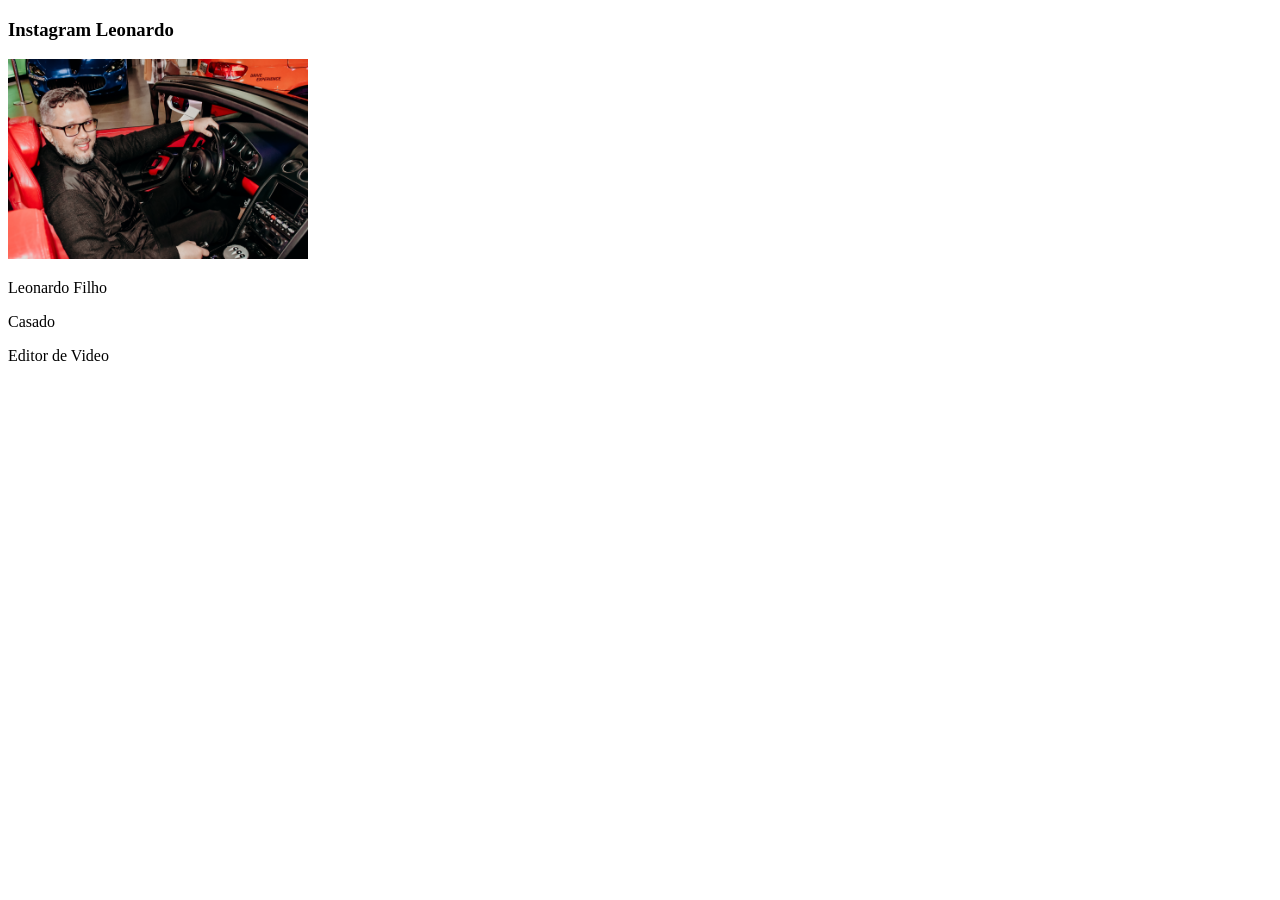
==== Index.html @ 9713c5fe "Primeiro Commit" ====
<!DOCTYPE html>
<html lang="pt-br">
<head>
    <meta charset="UTF-8">
    <meta name="viewport" content="width=device-width, initial-scale=1.0">
    <title>Instagram Clone LF</title>
    <link rel="stylesheet" href="style.css">

    <style>


    </style>

</head>


<body>
    
<h3> Instagram Leonardo</h3>


<div class="container">
<img src="carro.jpg" alt="" width="300px" >


<p>Leonardo Filho</p>
<p>Casado</p>
<p>Editor de Video</p>




</div>


</ul>


</body>
</html>
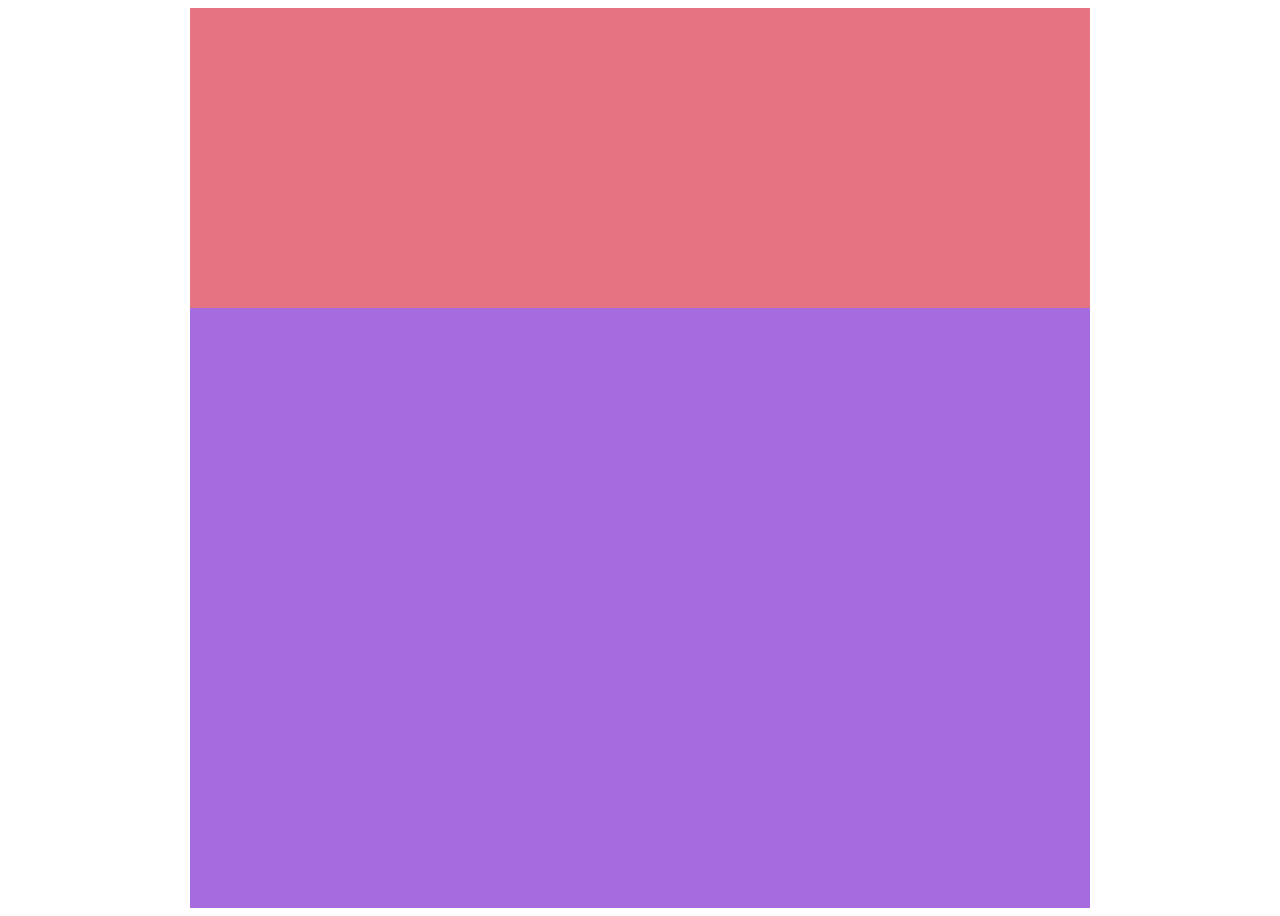
==== commit c39a441c: "Primeira Seção Configurada" ====
--- a/Index.html
+++ b/Index.html
@@ -1,40 +1,18 @@
 <!DOCTYPE html>
-<html lang="pt-br">
+<html lang="en">
 <head>
     <meta charset="UTF-8">
     <meta name="viewport" content="width=device-width, initial-scale=1.0">
-    <title>Instagram Clone LF</title>
+    <title>Istagram</title>
     <link rel="stylesheet" href="style.css">
 
-    <style>
-
-
-    </style>
-
 </head>
-
-
 <body>
     
-<h3> Instagram Leonardo</h3>
-
-
-<div class="container">
-<img src="carro.jpg" alt="" width="300px" >
-
-
-<p>Leonardo Filho</p>
-<p>Casado</p>
-<p>Editor de Video</p>
-
-
-
-
-</div>
-
-
-</ul>
-
-
+   <div id="conteudo">
+    <div id="cabecalho"></div>
+    <div id="destaques"></div>
+    <div id="feed"></div>
+   </div>
 </body>
 </html>
--- a/style.css
+++ b/style.css
@@ -0,0 +1,18 @@
+
+
+#conteudo{
+
+    width: 900px;
+    height: 900px;
+    background-color: rgb(167, 107, 224);
+    margin: 0 auto;
+
+}
+
+#cabecalho{
+
+width: 900px;
+height: 300px;
+background-color: rgb(230, 117, 132);
+
+}
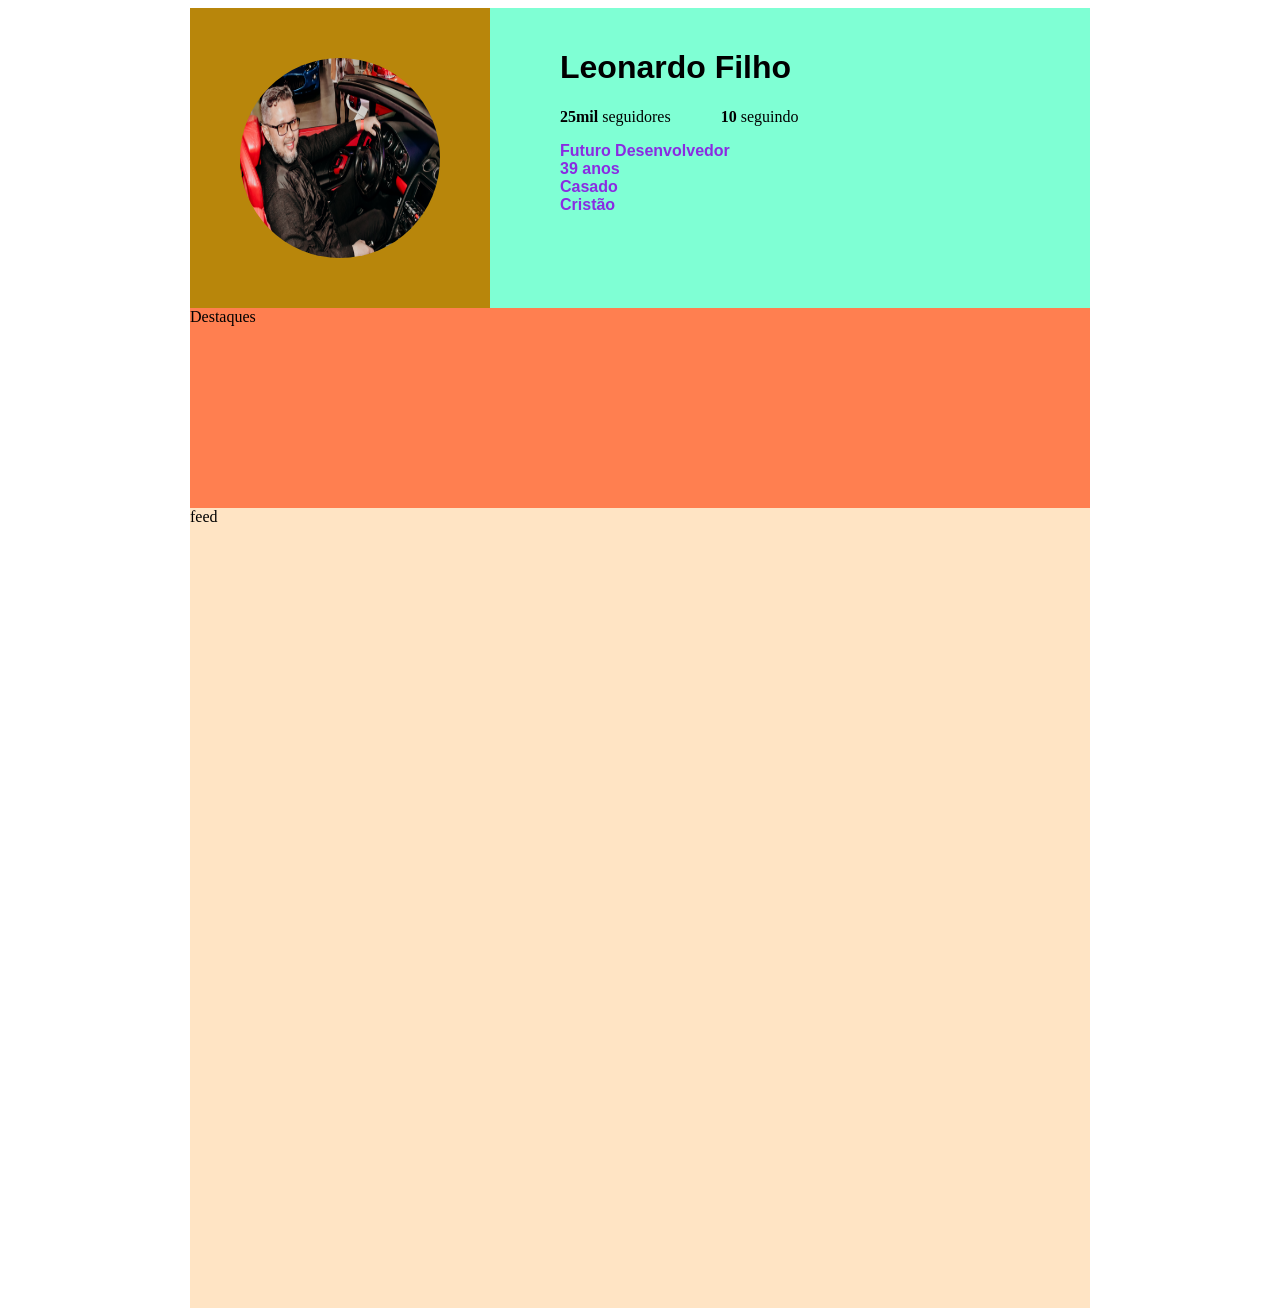
==== commit 85241af6: "Aula Foto Instagram 02" ====
--- a/Index.html
+++ b/Index.html
@@ -10,9 +10,31 @@
 <body>
     
    <div id="conteudo">
-    <div id="cabecalho"></div>
-    <div id="destaques"></div>
-    <div id="feed"></div>
+    <div class="secao" id="cabecalho"> 
+        <div id="fotodeperfil">
+            <img src="carro.jpg" alt="fotodeperfil" width="200px" height="200"> 
+
+        </div>
+        
+        <div id="textodeperfil">
+<h1 id="nomeprincipal">Leonardo Filho</h1>
+<p><strong>25mil</strong> <span id="seguidores">seguidores</span><strong>10</strong> seguindo</p>
+<h3 class="grupodonome">Futuro Desenvolvedor</h3>
+<h3 class="grupodonome">39 anos</h3>
+<h3 class="grupodonome">Casado</h3>
+<h3 class="grupodonome">Cristão</h3>
+
+
+
+
+        </div>  
+
+    </div>
+
+    <div class="secao" id="destaques">Destaques</div>
+
+    <div class="secao" id="feed">feed</div>
    </div>
+
 </body>
 </html>
--- a/style.css
+++ b/style.css
@@ -1,18 +1,93 @@
-
-
-#conteudo{
+#conteudo {
 
     width: 900px;
     height: 900px;
-    background-color: rgb(167, 107, 224);
+    background-color: rgb(132, 0, 255);
     margin: 0 auto;
+
+
 
 }
 
-#cabecalho{
+#cabecalho {
 
-width: 900px;
-height: 300px;
-background-color: rgb(230, 117, 132);
+    width: 900px;
+    height: 300px;
+    background-color: rgb(226, 62, 84);
+    display: flex;
+
+
+}
+
+#destaques {
+
+    width: 900px;
+    height: 200px;
+    background-color: coral;
+
+}
+
+#feed {
+
+    width: 900px;
+    height: 800px;
+    background-color: bisque;
+}
+
+
+#fotodeperfil {
+
+    width: 300px;
+    height: 300px;
+    background-color: darkgoldenrod;
+    display: flex;
+    align-items: center;
+    justify-content: center;
+
+
+}
+
+
+#textodeperfil {
+
+    width: 600px;
+    height: 300px;
+    background-color: aquamarine;
+    padding: 20px 70px;
+    box-sizing: border-box;
+
+
+}
+
+
+img {
+
+    border-radius: 50%;
+    
+   
+
+}
+
+
+#nomeprincipal {
+
+    font-family: 'Gill Sans', 'Gill Sans MT', Calibri, 'Trebuchet MS', sans-serif;
+}
+
+.grupodonome {
+
+    color: blueviolet;
+    font-size:medium;
+    font-family:'Trebuchet MS', 'Lucida Sans Unicode', 'Lucida Grande', 'Lucida Sans', Arial, sans-serif;
+    margin: 0;
+
+}
+
+
+#seguidores{
+
+    margin-right: 50px;
+    
+    
 
 }
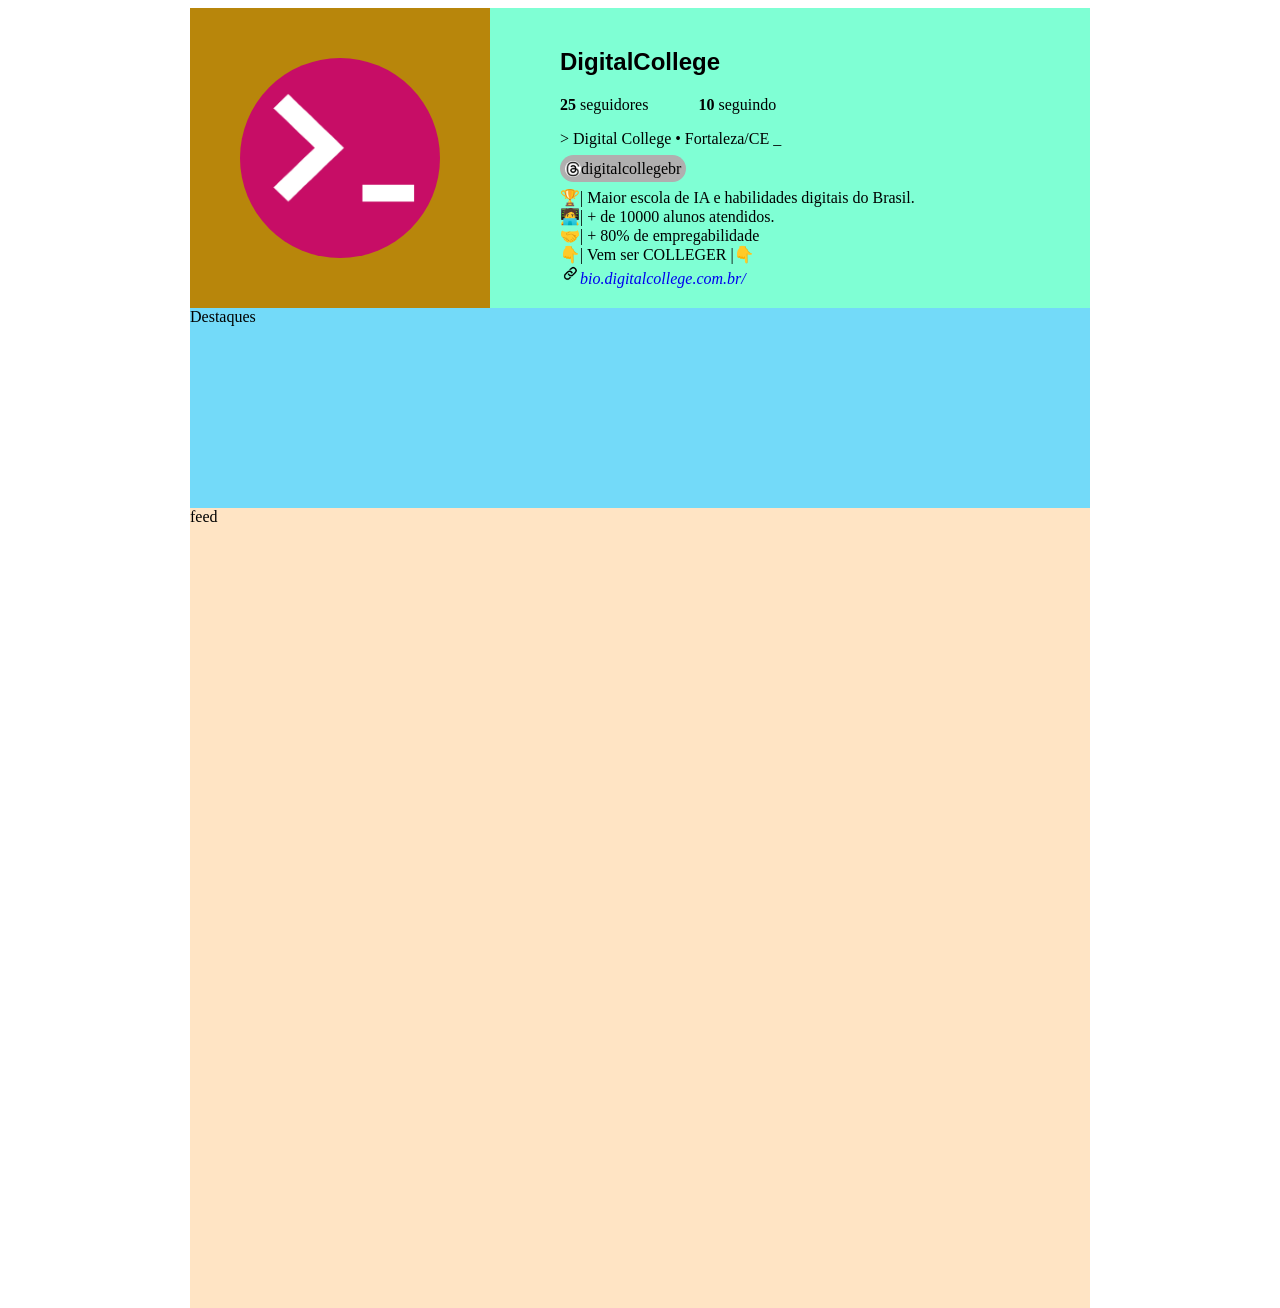
==== commit 5d7da8d2: "Aula Instagram 02" ====
--- a/Index.html
+++ b/Index.html
@@ -1,5 +1,6 @@
 <!DOCTYPE html>
 <html lang="en">
+
 <head>
     <meta charset="UTF-8">
     <meta name="viewport" content="width=device-width, initial-scale=1.0">
@@ -7,34 +8,48 @@
     <link rel="stylesheet" href="style.css">
 
 </head>
+
 <body>
-    
-   <div id="conteudo">
-    <div class="secao" id="cabecalho"> 
-        <div id="fotodeperfil">
-            <img src="carro.jpg" alt="fotodeperfil" width="200px" height="200"> 
 
-        </div>
-        
-        <div id="textodeperfil">
-<h1 id="nomeprincipal">Leonardo Filho</h1>
-<p><strong>25mil</strong> <span id="seguidores">seguidores</span><strong>10</strong> seguindo</p>
-<h3 class="grupodonome">Futuro Desenvolvedor</h3>
-<h3 class="grupodonome">39 anos</h3>
-<h3 class="grupodonome">Casado</h3>
-<h3 class="grupodonome">Cristão</h3>
+    <div id="conteudo">
+        <div class="secao" id="cabecalho">
+            <div id="fotodeperfil">
+                <img src="digital colage.png" alt="fotodeperfil" width="200px" height="200">
+
+            </div>
+
+            <div id="textodeperfil">
+
+                <h2 id="nomeprincipal">DigitalCollege</h1>
+
+
+                <p><strong>25</strong> <span id="seguidores">seguidores</span><strong>10</strong> seguindo</p>
+
+                
+
+                <p class="quasejuntinhos">> Digital College • Fortaleza/CE _</p>
+                <p class="juntinhos" id="paidapill"> <span id="pill">
+                        <img src="Threads Logo.png" alt="threads logo" height="16">digitalcollegebr</span>
+                </p>
+
+
+                <p class="juntinhos">🏆| Maior escola de IA e habilidades digitais do Brasil.</p>
+                <p class="juntinhos">🧑‍💻| + de 10000 alunos atendidos.</p>
+                <p class="juntinhos">🤝| + 80% de empregabilidade</p>
+                <p class="juntinhos">👇| Vem ser COLLEGER |👇</p>
+                <a class="juntinhos" href="bio.digitalcollege.com.br"> <i id="imagem-link"></i><em>bio.digitalcollege.com.br/</em></a>
 
 
 
+            </div>
 
-        </div>  
+        </div>
 
+        <div class="secao" id="destaques">Destaques</div>
+
+        <div class="secao" id="feed">feed</div>
     </div>
 
-    <div class="secao" id="destaques">Destaques</div>
+</body>
 
-    <div class="secao" id="feed">feed</div>
-   </div>
-
-</body>
 </html>
--- a/style.css
+++ b/style.css
@@ -1,3 +1,5 @@
+
+
 #conteudo {
 
     width: 900px;
@@ -23,7 +25,8 @@
 
     width: 900px;
     height: 200px;
-    background-color: coral;
+    background-color: rgb(115, 218, 249);
+    
 
 }
 
@@ -44,7 +47,6 @@
     align-items: center;
     justify-content: center;
 
-
 }
 
 
@@ -64,23 +66,12 @@
 
     border-radius: 50%;
     
-   
-
-}
+   }
 
 
 #nomeprincipal {
 
     font-family: 'Gill Sans', 'Gill Sans MT', Calibri, 'Trebuchet MS', sans-serif;
-}
-
-.grupodonome {
-
-    color: blueviolet;
-    font-size:medium;
-    font-family:'Trebuchet MS', 'Lucida Sans Unicode', 'Lucida Grande', 'Lucida Sans', Arial, sans-serif;
-    margin: 0;
-
 }
 
 
@@ -89,5 +80,45 @@
     margin-right: 50px;
     
     
+}
 
-}+
+.juntinhos{ 
+    margin: 0;
+}
+
+.quasejuntinhos{
+
+    margin-bottom: 0;
+}
+
+
+#pill{
+
+    background-color: rgb(176, 175, 175);
+    border-radius: 15px;
+    padding: 5px;
+
+
+    img{
+        position: relative;
+        top: 3px;
+    }
+
+}
+
+#paidapill{ 
+   margin: 10px 0;
+}
+
+#imagem-link{
+
+    width: 20px;
+    height: 20px;
+    display:inline-block ;
+    background-size: 20px;
+    background-image: url('imagem link.png');
+}
+
+
+a{ text-decoration: none;}
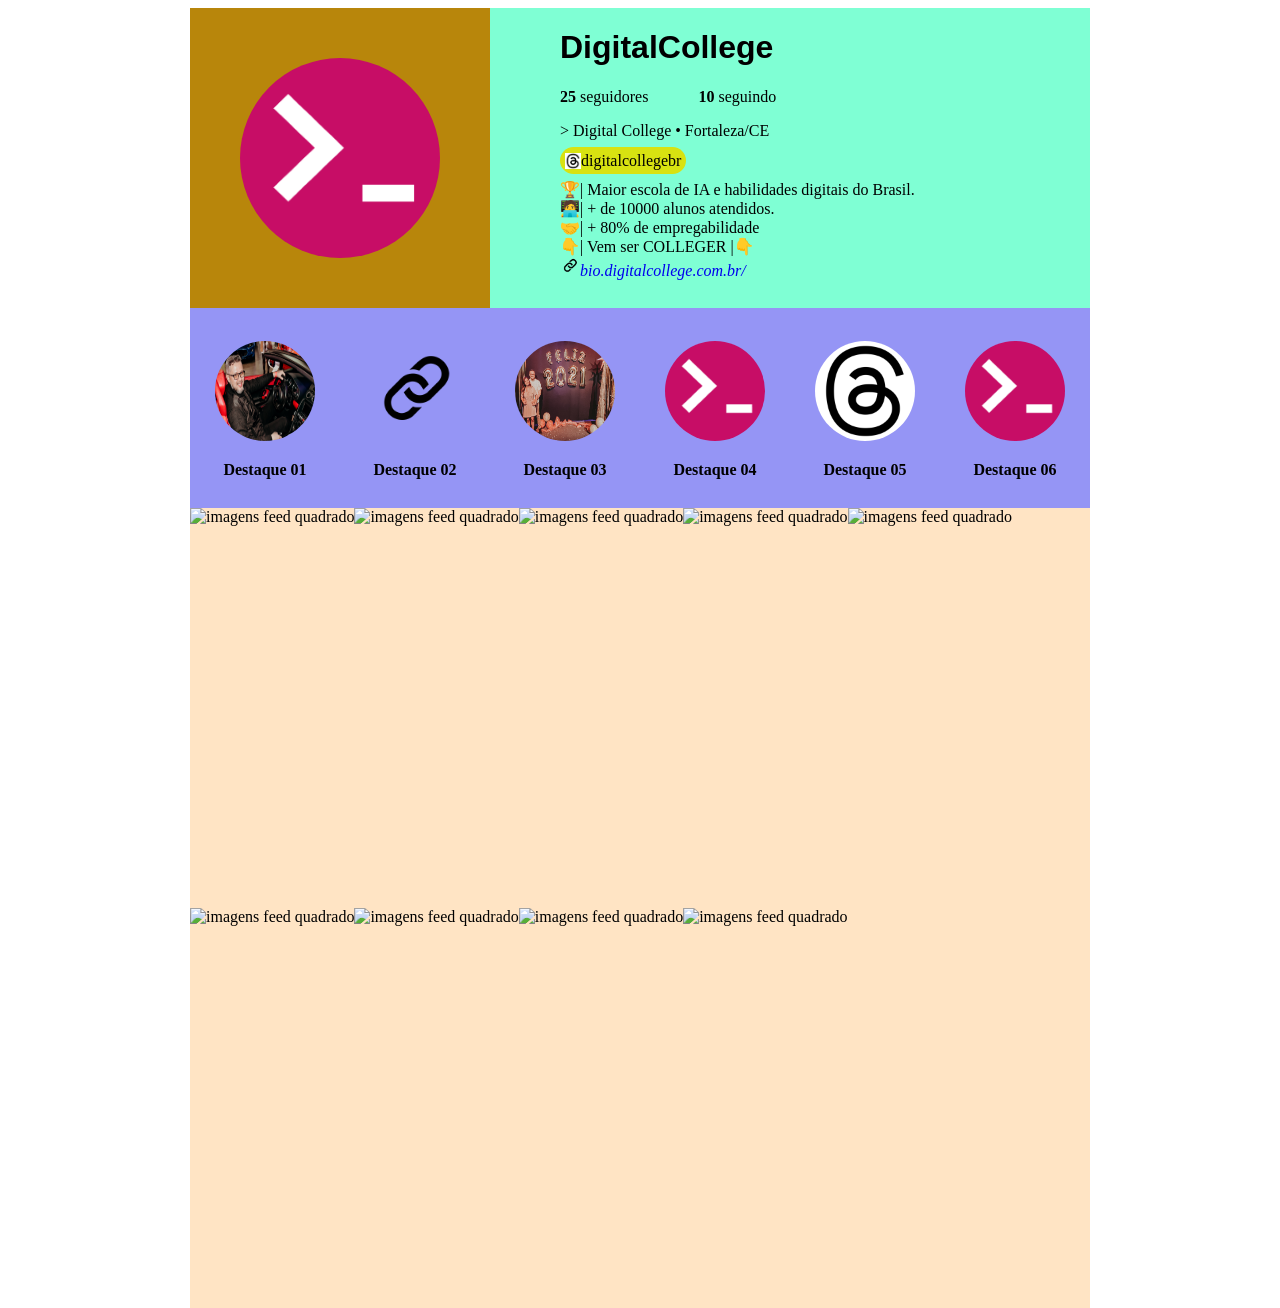
==== commit 40e1a249: "aula 03" ====
--- a/Index.html
+++ b/Index.html
@@ -1,5 +1,5 @@
 <!DOCTYPE html>
-<html lang="en">
+<html lang="pt-br">
 
 <head>
     <meta charset="UTF-8">
@@ -20,14 +20,14 @@
 
             <div id="textodeperfil">
 
-                <h2 id="nomeprincipal">DigitalCollege</h1>
+                <h1 id="nomeprincipal">DigitalCollege</h1>
 
 
                 <p><strong>25</strong> <span id="seguidores">seguidores</span><strong>10</strong> seguindo</p>
 
-                
 
-                <p class="quasejuntinhos">> Digital College • Fortaleza/CE _</p>
+
+                <p class="quasejuntinhos">> Digital College • Fortaleza/CE </p>
                 <p class="juntinhos" id="paidapill"> <span id="pill">
                         <img src="Threads Logo.png" alt="threads logo" height="16">digitalcollegebr</span>
                 </p>
@@ -37,7 +37,8 @@
                 <p class="juntinhos">🧑‍💻| + de 10000 alunos atendidos.</p>
                 <p class="juntinhos">🤝| + 80% de empregabilidade</p>
                 <p class="juntinhos">👇| Vem ser COLLEGER |👇</p>
-                <a class="juntinhos" href="bio.digitalcollege.com.br"> <i id="imagem-link"></i><em>bio.digitalcollege.com.br/</em></a>
+                <a class="juntinhos" href="bio.digitalcollege.com.br"> <i
+                        id="imagem-link"></i><em>bio.digitalcollege.com.br/</em></a>
 
 
 
@@ -45,9 +46,74 @@
 
         </div>
 
-        <div class="secao" id="destaques">Destaques</div>
+        <div class="secao" id="destaques">
+            <div class="destaque">
+                <img src="carro.jpg" alt="Imagem destaque">
+                <p>Destaque 01</p>
+            </div>
 
-        <div class="secao" id="feed">feed</div>
+            <div class="destaque">
+                <img src="imagem link.png" alt="Imagem destaque">
+                <p>Destaque 02</p>
+            </div>
+
+            <div class="destaque">
+                <img src="assets/fim de ano.jpg" alt="Imagem destaque">
+                <p>Destaque 03</p>
+            </div>
+
+            <div class="destaque">
+                <img src="digital colage.png" alt="Imagem destaque">
+                <p>Destaque 04</p>
+            </div>
+
+            <div class="destaque">
+                <img src="Threads Logo.png" alt="Imagem destaque">
+                <p>Destaque 05</p>
+            </div>
+
+            <div class="destaque">
+                <img src="digital colage.png" alt="Imagem destaque">
+                <p>Destaque 06</p>
+
+            </div>
+
+        </div>
+
+        <div class="secao" id="feed">
+
+            <div class="grade-1">
+                <img src="https://placehold.co/290x290" alt="imagens feed quadrado">
+            </div>
+
+            <div>
+                <img src="https://placehold.co/290x290" alt="imagens feed quadrado">
+            </div>
+
+            <div>
+                <img src="https://placehold.co/290x290" alt="imagens feed quadrado">
+            </div>
+            <div>
+                <img src="https://placehold.co/290x290" alt="imagens feed quadrado">
+            </div>
+            <div>
+                <img src="https://placehold.co/290x290" alt="imagens feed quadrado">
+            </div>
+            <div>
+                <img src="https://placehold.co/290x290" alt="imagens feed quadrado">
+            </div>
+            <div>
+                <img src="https://placehold.co/290x290" alt="imagens feed quadrado">
+            </div>
+            <div>
+                <img src="https://placehold.co/290x290" alt="imagens feed quadrado">
+            </div>
+            <div>
+                <img src="https://placehold.co/290x290" alt="imagens feed quadrado">
+            </div>
+
+
+        </div>
     </div>
 
 </body>
--- a/style.css
+++ b/style.css
@@ -1,5 +1,3 @@
-
-
 #conteudo {
 
     width: 900px;
@@ -26,7 +24,7 @@
     width: 900px;
     height: 200px;
     background-color: rgb(115, 218, 249);
-    
+    display: flex;
 
 }
 
@@ -47,6 +45,13 @@
     align-items: center;
     justify-content: center;
 
+    img {
+
+    border-radius: 50%;
+
+}
+
+
 }
 
 
@@ -55,18 +60,13 @@
     width: 600px;
     height: 300px;
     background-color: aquamarine;
-    padding: 20px 70px;
+    padding: 0px 70px;
     box-sizing: border-box;
 
 
 }
 
 
-img {
-
-    border-radius: 50%;
-    
-   }
 
 
 #nomeprincipal {
@@ -75,50 +75,85 @@
 }
 
 
-#seguidores{
+#seguidores {
 
     margin-right: 50px;
-    
-    
+
+
 }
 
 
-.juntinhos{ 
+.juntinhos {
     margin: 0;
 }
 
-.quasejuntinhos{
+.quasejuntinhos {
 
     margin-bottom: 0;
 }
 
 
-#pill{
+#pill {
 
-    background-color: rgb(176, 175, 175);
+    background-color: rgb(216, 226, 17);
     border-radius: 15px;
     padding: 5px;
 
 
-    img{
+    img {
         position: relative;
         top: 3px;
     }
 
 }
 
-#paidapill{ 
-   margin: 10px 0;
+#paidapill {
+    margin: 10px 0;
 }
 
-#imagem-link{
+#imagem-link {
 
     width: 20px;
     height: 20px;
-    display:inline-block ;
+    display: inline-block;
     background-size: 20px;
     background-image: url('imagem link.png');
 }
 
 
-a{ text-decoration: none;}+a {
+    text-decoration: none;
+}
+
+
+.destaque {
+
+    height: 200px;
+    width: 150px;
+    background-color:rgb(149, 149, 245);
+    padding: 33px 25px;
+    box-sizing: border-box;
+    text-align: center;
+    font-weight: 600;
+
+
+
+    img {
+
+        height: 100px;
+        width: 100px;
+        border-radius: 50%;
+       
+    }
+}
+
+
+#feed{
+
+    display: flex;
+    flex-wrap: wrap;
+    
+}
+
+
+
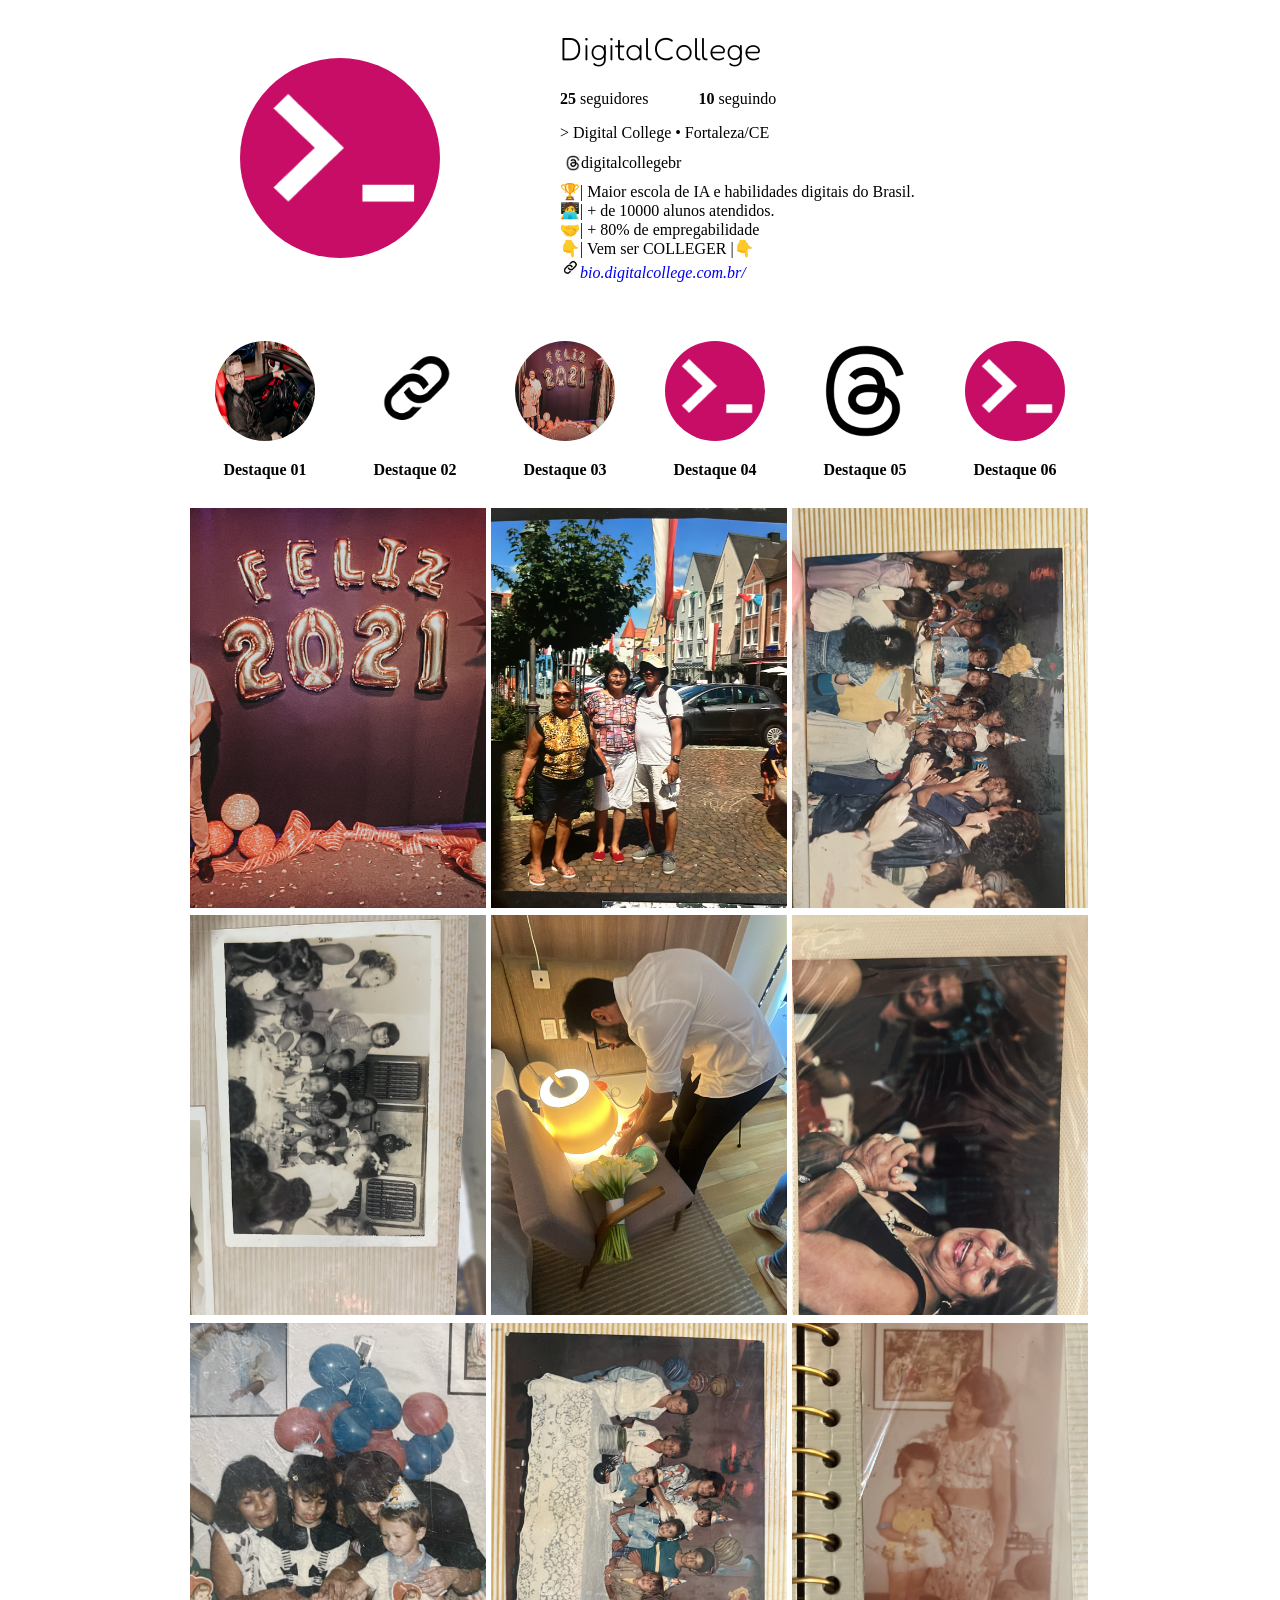
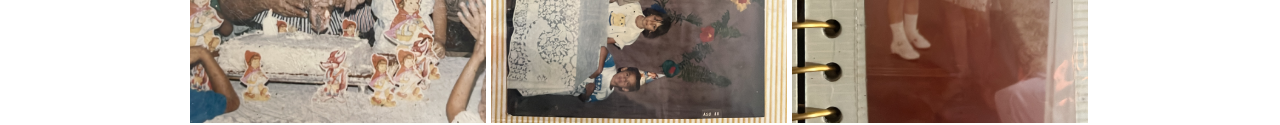
==== commit 2054deb3: "Finalizamos 1 Site" ====
--- a/Index.html
+++ b/Index.html
@@ -6,6 +6,12 @@
     <meta name="viewport" content="width=device-width, initial-scale=1.0">
     <title>Istagram</title>
     <link rel="stylesheet" href="style.css">
+
+    <link rel="preconnect" href="https://fonts.googleapis.com">
+<link rel="preconnect" href="https://fonts.gstatic.com" crossorigin>
+<link href="https://fonts.googleapis.com/css2?family=Fredoka:wght@300..700&display=swap" rel="stylesheet">
+
+
 
 </head>
 
@@ -77,40 +83,37 @@
                 <p>Destaque 06</p>
 
             </div>
+            <div class="destaque">
+                <img src="digital colage.png" alt="Imagem destaque">
+                <p>Destaque 07</p>
+
+            </div>
 
         </div>
 
+
+
+
         <div class="secao" id="feed">
 
-            <div class="grade-1">
-                <img src="https://placehold.co/290x290" alt="imagens feed quadrado">
-            </div>
+            <img src="assets/fim de ano.jpg" alt="imagens feed quadrado">
 
-            <div>
-                <img src="https://placehold.co/290x290" alt="imagens feed quadrado">
-            </div>
+            <img src="assets/FWDL2540.JPG" alt="imagens feed quadrado">
 
-            <div>
-                <img src="https://placehold.co/290x290" alt="imagens feed quadrado">
-            </div>
-            <div>
-                <img src="https://placehold.co/290x290" alt="imagens feed quadrado">
-            </div>
-            <div>
-                <img src="https://placehold.co/290x290" alt="imagens feed quadrado">
-            </div>
-            <div>
-                <img src="https://placehold.co/290x290" alt="imagens feed quadrado">
-            </div>
-            <div>
-                <img src="https://placehold.co/290x290" alt="imagens feed quadrado">
-            </div>
-            <div>
-                <img src="https://placehold.co/290x290" alt="imagens feed quadrado">
-            </div>
-            <div>
-                <img src="https://placehold.co/290x290" alt="imagens feed quadrado">
-            </div>
+            <img src="assets/HCUG3998.JPG" alt="imagens feed quadrado">
+
+            <img src="assets/HLZG6470.JPG" alt="imagens feed quadrado">
+
+            <img src="assets/HUUF6204.JPG" alt="imagens feed quadrado">
+
+            <img src="assets/IELJ3522.JPG" alt="imagens feed quadrado">
+
+            <img src="assets/ODYA3134.JPG" alt="imagens feed quadrado">
+
+            <img src="assets/VTIG3335.JPG" alt="imagens feed quadrado">
+
+            <img src="assets/XBEC1194.JPG" alt="imagens feed quadrado">
+
 
 
         </div>
--- a/style.css
+++ b/style.css
@@ -2,10 +2,8 @@
 
     width: 900px;
     height: 900px;
-    background-color: rgb(132, 0, 255);
+    /* background-color: rgb(132, 0, 255); */
     margin: 0 auto;
-
-
 
 }
 
@@ -13,26 +11,29 @@
 
     width: 900px;
     height: 300px;
-    background-color: rgb(226, 62, 84);
+    /* background-color: rgb(226, 62, 84); */
     display: flex;
 
+}
 
-}
 
 #destaques {
 
     width: 900px;
     height: 200px;
-    background-color: rgb(115, 218, 249);
+    /* background-color: rgb(115, 218, 249); */
     display: flex;
+    overflow: scroll;
+    overflow-y: hidden;
 
 }
+
 
 #feed {
 
     width: 900px;
     height: 800px;
-    background-color: bisque;
+    /* background-color: bisque; */
 }
 
 
@@ -40,18 +41,16 @@
 
     width: 300px;
     height: 300px;
-    background-color: darkgoldenrod;
+    /* background-color: darkgoldenrod; */
     display: flex;
     align-items: center;
     justify-content: center;
 
     img {
 
-    border-radius: 50%;
+        border-radius: 50%;
 
-}
-
-
+    }
 }
 
 
@@ -59,15 +58,20 @@
 
     width: 600px;
     height: 300px;
-    background-color: aquamarine;
+    /* background-color: aquamarine; */
     padding: 0px 70px;
     box-sizing: border-box;
 
+    h1 {
+        font-family: "Fredoka", sans-serif;
+        font-optical-sizing: auto;
+        font-weight: lighter;
+        font-style: normal;
+        font-variation-settings:
+            "wdth" 100;
+    }
 
 }
-
-
-
 
 #nomeprincipal {
 
@@ -78,14 +82,13 @@
 #seguidores {
 
     margin-right: 50px;
-
-
 }
 
 
 .juntinhos {
     margin: 0;
 }
+
 
 .quasejuntinhos {
 
@@ -95,7 +98,7 @@
 
 #pill {
 
-    background-color: rgb(216, 226, 17);
+    /* background-color: rgb(216, 226, 17); */
     border-radius: 15px;
     padding: 5px;
 
@@ -106,6 +109,7 @@
     }
 
 }
+
 
 #paidapill {
     margin: 10px 0;
@@ -130,7 +134,7 @@
 
     height: 200px;
     width: 150px;
-    background-color:rgb(149, 149, 245);
+    /* background-color: rgb(149, 149, 245); */
     padding: 33px 25px;
     box-sizing: border-box;
     text-align: center;
@@ -143,17 +147,34 @@
         height: 100px;
         width: 100px;
         border-radius: 50%;
-       
+
     }
 }
 
 
-#feed{
+
+
+#feed {
 
     display: flex;
     flex-wrap: wrap;
-    
-}
+    height: 1217px;
+    gap: 5px;
 
 
 
+    img {
+
+
+        height: 400px;
+        width: 296px;
+        object-fit: cover;
+
+    }
+
+}
+
+* {
+
+    font-family: Cambria, Cochin, Georgia, Times, 'Times New Roman', serif;
+}
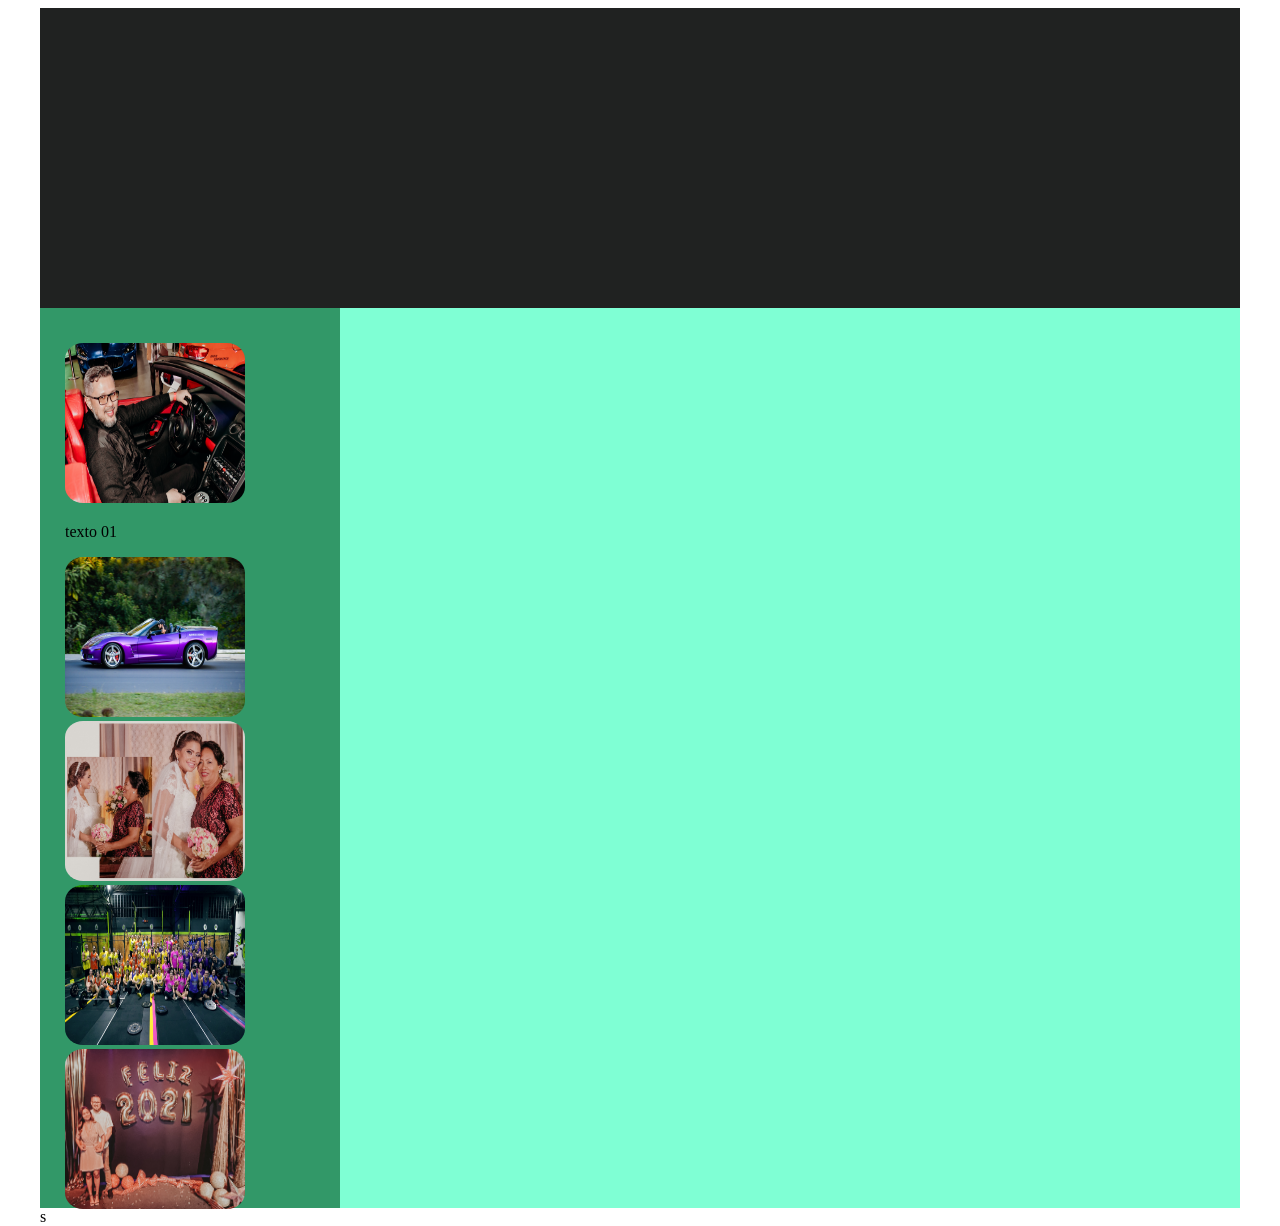
==== commit 4a4a9382: "minhatentativa" ====
--- a/Index.html
+++ b/Index.html
@@ -1,16 +1,11 @@
 <!DOCTYPE html>
-<html lang="pt-br">
+<html lang="pr-br">
 
 <head>
     <meta charset="UTF-8">
     <meta name="viewport" content="width=device-width, initial-scale=1.0">
-    <title>Istagram</title>
+    <title>Personalizado</title>
     <link rel="stylesheet" href="style.css">
-
-    <link rel="preconnect" href="https://fonts.googleapis.com">
-<link rel="preconnect" href="https://fonts.gstatic.com" crossorigin>
-<link href="https://fonts.googleapis.com/css2?family=Fredoka:wght@300..700&display=swap" rel="stylesheet">
-
 
 
 </head>
@@ -18,106 +13,55 @@
 <body>
 
     <div id="conteudo">
-        <div class="secao" id="cabecalho">
-            <div id="fotodeperfil">
-                <img src="digital colage.png" alt="fotodeperfil" width="200px" height="200">
 
-            </div>
+        <div class="secao" id="topo">
 
-            <div id="textodeperfil">
-
-                <h1 id="nomeprincipal">DigitalCollege</h1>
+            <div class="secao" id="fotodotopo"></div>
 
 
-                <p><strong>25</strong> <span id="seguidores">seguidores</span><strong>10</strong> seguindo</p>
+        </div>
+
+        <div class="esquerdo" id="ladoesquerdo">
+
+            <div class="destaques">
+                <div>
+                    <img src="assets/_MCS1240.jpg" alt="">
+                    <p class="textosdestaques">texto 01</p>
+                </div>
+
+                <div> <img src="assets/_MOV4783.jpg" alt="imagemesquerda"> </div>
+
+                <div><img src="assets/amor e mãe.jpg" alt="imagemesquerda"></div>
+
+                <div><img src="assets/DSC00009.JPG" alt="imagemesquerda"></div>
+
+                <div><img src="assets/fim de ano.jpg" alt="imagemesquerda"></div>
 
 
 
-                <p class="quasejuntinhos">> Digital College • Fortaleza/CE </p>
-                <p class="juntinhos" id="paidapill"> <span id="pill">
-                        <img src="Threads Logo.png" alt="threads logo" height="16">digitalcollegebr</span>
-                </p>
 
 
-                <p class="juntinhos">🏆| Maior escola de IA e habilidades digitais do Brasil.</p>
-                <p class="juntinhos">🧑‍💻| + de 10000 alunos atendidos.</p>
-                <p class="juntinhos">🤝| + 80% de empregabilidade</p>
-                <p class="juntinhos">👇| Vem ser COLLEGER |👇</p>
-                <a class="juntinhos" href="bio.digitalcollege.com.br"> <i
-                        id="imagem-link"></i><em>bio.digitalcollege.com.br/</em></a>
+
+
 
 
 
             </div>
 
-        </div>
 
-        <div class="secao" id="destaques">
-            <div class="destaque">
-                <img src="carro.jpg" alt="Imagem destaque">
-                <p>Destaque 01</p>
-            </div>
-
-            <div class="destaque">
-                <img src="imagem link.png" alt="Imagem destaque">
-                <p>Destaque 02</p>
-            </div>
-
-            <div class="destaque">
-                <img src="assets/fim de ano.jpg" alt="Imagem destaque">
-                <p>Destaque 03</p>
-            </div>
-
-            <div class="destaque">
-                <img src="digital colage.png" alt="Imagem destaque">
-                <p>Destaque 04</p>
-            </div>
-
-            <div class="destaque">
-                <img src="Threads Logo.png" alt="Imagem destaque">
-                <p>Destaque 05</p>
-            </div>
-
-            <div class="destaque">
-                <img src="digital colage.png" alt="Imagem destaque">
-                <p>Destaque 06</p>
-
-            </div>
-            <div class="destaque">
-                <img src="digital colage.png" alt="Imagem destaque">
-                <p>Destaque 07</p>
-
-            </div>
-
-        </div>
+            <div class="secao" id="ladodireito"></div>
 
 
 
 
-        <div class="secao" id="feed">
-
-            <img src="assets/fim de ano.jpg" alt="imagens feed quadrado">
-
-            <img src="assets/FWDL2540.JPG" alt="imagens feed quadrado">
-
-            <img src="assets/HCUG3998.JPG" alt="imagens feed quadrado">
-
-            <img src="assets/HLZG6470.JPG" alt="imagens feed quadrado">
-
-            <img src="assets/HUUF6204.JPG" alt="imagens feed quadrado">
-
-            <img src="assets/IELJ3522.JPG" alt="imagens feed quadrado">
-
-            <img src="assets/ODYA3134.JPG" alt="imagens feed quadrado">
-
-            <img src="assets/VTIG3335.JPG" alt="imagens feed quadrado">
-
-            <img src="assets/XBEC1194.JPG" alt="imagens feed quadrado">
 
 
 
-        </div>
-    </div>
+
+        </div>s
+
+
+
 
 </body>
 
--- a/style.css
+++ b/style.css
@@ -1,180 +1,60 @@
 #conteudo {
 
-    width: 900px;
-    height: 900px;
-    /* background-color: rgb(132, 0, 255); */
+    width: 1200px;
+    height: 1200px;
     margin: 0 auto;
-
-}
-
-#cabecalho {
-
-    width: 900px;
-    height: 300px;
-    /* background-color: rgb(226, 62, 84); */
-    display: flex;
+    background-color: aquamarine;
 
 }
 
 
-#destaques {
+#topo {
 
-    width: 900px;
-    height: 200px;
-    /* background-color: rgb(115, 218, 249); */
+    width: 1200px;
+    height: 300px;
+    margin: 0 auto;
+    background-color: rgb(32, 34, 33);
+}
+
+
+#ladoesquerdo {
+
+    width: 300px;
+    height: 900px;
     display: flex;
-    overflow: scroll;
-    overflow-y: hidden;
+    background-color: rgb(50, 152, 104);
+
+    img {
+
+        height:160px;
+        width: 180px;
+        border-radius: 10%;
+
+    }
+
 
 }
 
+.destaques {
 
-#feed {
+    margin-top: 35px;
+    margin-left:25px;
+   
+}
 
-    width: 900px;
-    height: 800px;
-    /* background-color: bisque; */
+.textosdestaques{
+
+ 
 }
 
 
-#fotodeperfil {
+#ladodireito {
 
-    width: 300px;
-    height: 300px;
-    /* background-color: darkgoldenrod; */
+    width: 900px;
+    height: 900px;
     display: flex;
-    align-items: center;
-    justify-content: center;
+    margin-top: -900px;
+    margin-left: 300px;
+    background-color: rgb(89, 119, 14);
 
-    img {
-
-        border-radius: 50%;
-
-    }
-}
-
-
-#textodeperfil {
-
-    width: 600px;
-    height: 300px;
-    /* background-color: aquamarine; */
-    padding: 0px 70px;
-    box-sizing: border-box;
-
-    h1 {
-        font-family: "Fredoka", sans-serif;
-        font-optical-sizing: auto;
-        font-weight: lighter;
-        font-style: normal;
-        font-variation-settings:
-            "wdth" 100;
-    }
-
-}
-
-#nomeprincipal {
-
-    font-family: 'Gill Sans', 'Gill Sans MT', Calibri, 'Trebuchet MS', sans-serif;
-}
-
-
-#seguidores {
-
-    margin-right: 50px;
-}
-
-
-.juntinhos {
-    margin: 0;
-}
-
-
-.quasejuntinhos {
-
-    margin-bottom: 0;
-}
-
-
-#pill {
-
-    /* background-color: rgb(216, 226, 17); */
-    border-radius: 15px;
-    padding: 5px;
-
-
-    img {
-        position: relative;
-        top: 3px;
-    }
-
-}
-
-
-#paidapill {
-    margin: 10px 0;
-}
-
-#imagem-link {
-
-    width: 20px;
-    height: 20px;
-    display: inline-block;
-    background-size: 20px;
-    background-image: url('imagem link.png');
-}
-
-
-a {
-    text-decoration: none;
-}
-
-
-.destaque {
-
-    height: 200px;
-    width: 150px;
-    /* background-color: rgb(149, 149, 245); */
-    padding: 33px 25px;
-    box-sizing: border-box;
-    text-align: center;
-    font-weight: 600;
-
-
-
-    img {
-
-        height: 100px;
-        width: 100px;
-        border-radius: 50%;
-
-    }
-}
-
-
-
-
-#feed {
-
-    display: flex;
-    flex-wrap: wrap;
-    height: 1217px;
-    gap: 5px;
-
-
-
-    img {
-
-
-        height: 400px;
-        width: 296px;
-        object-fit: cover;
-
-    }
-
-}
-
-* {
-
-    font-family: Cambria, Cochin, Georgia, Times, 'Times New Roman', serif;
 }
